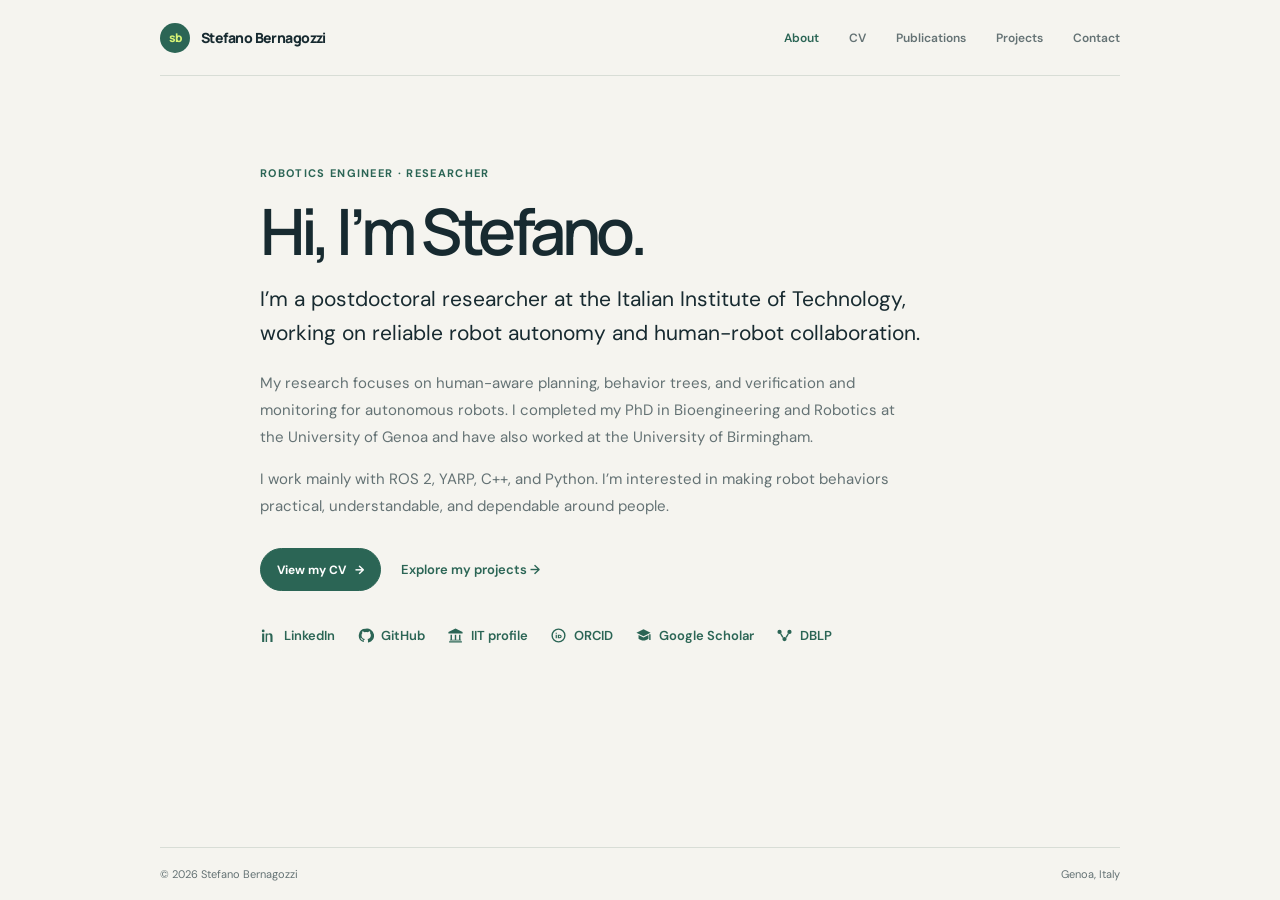
==== index.html @ 2f91b8fa "Build personal robotics portfolio site Co-authored-by: Copilot <223556219+Copilot@users.noreply.gith" ====
<!doctype html>
<html lang="en">
  <head>
    <meta charset="utf-8">
    <meta name="viewport" content="width=device-width, initial-scale=1">
    <meta name="theme-color" content="#f5f4ef">
    <meta name="description" content="Stefano Bernagozzi is a robotics engineer and postdoctoral researcher at the Italian Institute of Technology.">
    <title>About — Stefano Bernagozzi</title>
    <link rel="preconnect" href="https://fonts.googleapis.com">
    <link rel="preconnect" href="https://fonts.gstatic.com" crossorigin>
    <link href="https://fonts.googleapis.com/css2?family=DM+Sans:wght@400;500;600;700&family=Manrope:wght@400;500;600;700;800&display=swap" rel="stylesheet">
    <link rel="stylesheet" href="style.css">
  </head>
  <body>
    <header class="site-header">
      <a class="wordmark" href="index.html"><span class="mark" aria-hidden="true">sb</span>Stefano Bernagozzi</a>
      <nav class="site-nav" aria-label="Main navigation">
        <a href="index.html" aria-current="page">About</a>
        <a href="cv.html">CV</a>
        <a href="publications.html">Publications</a>
        <a href="projects.html">Projects</a>
        <a href="contact.html">Contact</a>
      </nav>
    </header>
    <main class="page about-page">
      <p class="eyebrow">Robotics engineer · Researcher</p>
      <h1>Hi, I’m Stefano.</h1>
      <p class="lead">I’m a postdoctoral researcher at the Italian Institute of Technology, working on reliable robot autonomy and human-robot collaboration.</p>
      <p class="body-copy">My research focuses on human-aware planning, behavior trees, and verification and monitoring for autonomous robots. I completed my PhD in Bioengineering and Robotics at the University of Genoa and have also worked at the University of Birmingham.</p>
      <p class="body-copy">I work mainly with ROS 2, YARP, C++, and Python. I’m interested in making robot behaviors practical, understandable, and dependable around people.</p>
      <div class="page-actions">
        <a class="button" href="cv.html">View my CV <span aria-hidden="true">→</span></a>
        <a class="text-link" href="projects.html">Explore my projects <span aria-hidden="true">→</span></a>
      </div>
      <div class="profile-links" aria-label="Professional and research profiles">
        <a href="https://www.linkedin.com/in/stefano-bernagozzi-224735a0/" target="_blank" rel="noopener noreferrer"><svg class="profile-icon" aria-hidden="true"><use href="profile-icons.svg#linkedin"></use></svg>LinkedIn</a>
        <a href="https://github.com/ste93" target="_blank" rel="noopener noreferrer"><svg class="profile-icon" aria-hidden="true"><use href="profile-icons.svg#github"></use></svg>GitHub</a>
        <a href="https://www.iit.it/people/stefano-bernagozzi" target="_blank" rel="noopener noreferrer"><svg class="profile-icon" aria-hidden="true"><use href="profile-icons.svg#institution"></use></svg>IIT profile</a>
        <a href="https://orcid.org/0000-0003-1360-7373" target="_blank" rel="noopener noreferrer"><svg class="profile-icon" aria-hidden="true"><use href="profile-icons.svg#orcid"></use></svg>ORCID</a>
        <a href="https://scholar.google.com/citations?user=8v1csBAAAAAJ&amp;hl=it" target="_blank" rel="noopener noreferrer"><svg class="profile-icon" aria-hidden="true"><use href="profile-icons.svg#scholar"></use></svg>Google Scholar</a>
        <a href="https://dblp.org/pid/285/0766.html" target="_blank" rel="noopener noreferrer"><svg class="profile-icon" aria-hidden="true"><use href="profile-icons.svg#dblp"></use></svg>DBLP</a>
      </div>
    </main>
    <footer class="site-footer"><span>© 2026 Stefano Bernagozzi</span><span>Genoa, Italy</span></footer>
  </body>
</html>
---- style.css ----
:root {
  color-scheme: light;
  --paper: #f5f4ef;
  --ink: #172a30;
  --muted: #647274;
  --line: #d8ddd6;
  --green: #2b6555;
  --lime: #d6f276;
  --sans: "DM Sans", sans-serif;
  --display: "Manrope", sans-serif;
}

* { box-sizing: border-box; }
body {
  min-height: 100vh;
  margin: 0;
  display: flex;
  flex-direction: column;
  background: var(--paper);
  color: var(--ink);
  font-family: var(--sans);
  -webkit-font-smoothing: antialiased;
}
a { color: inherit; }
a:focus-visible { outline: 3px solid #78a76c; outline-offset: 4px; }
.site-header, .site-footer {
  width: min(100% - 48px, 960px);
  margin-inline: auto;
}
.site-header {
  min-height: 76px;
  display: flex;
  align-items: center;
  justify-content: space-between;
  gap: 25px;
  border-bottom: 1px solid var(--line);
}
.wordmark {
  display: inline-flex;
  align-items: center;
  gap: 11px;
  flex: 0 0 auto;
  font-family: var(--display);
  font-size: 14px;
  font-weight: 800;
  letter-spacing: -.04em;
  text-decoration: none;
}
.mark {
  width: 30px;
  height: 30px;
  display: grid;
  place-items: center;
  border-radius: 50%;
  background: var(--green);
  color: var(--lime);
  font-size: 12px;
}
.site-nav { display: flex; gap: clamp(14px, 3vw, 30px); }
.site-nav a {
  padding-block: 8px;
  color: var(--muted);
  font-size: 12px;
  font-weight: 600;
  text-decoration: none;
}
.site-nav a:hover, .site-nav a[aria-current="page"] { color: var(--green); }
.page {
  width: min(100% - 48px, 760px);
  flex: 1;
  margin: 0 auto;
  padding-block: clamp(60px, 10vh, 105px) 85px;
}
.eyebrow {
  margin: 0 0 17px;
  color: var(--green);
  font-size: 11px;
  font-weight: 700;
  letter-spacing: .12em;
  text-transform: uppercase;
}
h1, h2, h3, p { margin-top: 0; }
h1 {
  margin-bottom: 19px;
  font-family: var(--display);
  font-size: clamp(42px, 8vw, 64px);
  font-weight: 600;
  letter-spacing: -.07em;
  line-height: 1.05;
}
h2 {
  margin-bottom: 14px;
  font-family: var(--display);
  font-size: 23px;
  font-weight: 700;
  letter-spacing: -.04em;
}
.lead {
  max-width: 660px;
  margin-bottom: 20px;
  color: var(--ink);
  font-size: clamp(18px, 2.5vw, 21px);
  line-height: 1.6;
}
.body-copy {
  max-width: 650px;
  margin-bottom: 15px;
  color: var(--muted);
  font-size: 15px;
  line-height: 1.8;
}
.page-actions { display: flex; align-items: center; flex-wrap: wrap; gap: 20px; margin-top: 28px; }
.button {
  min-height: 43px;
  display: inline-flex;
  align-items: center;
  gap: 9px;
  padding: 0 16px;
  border: 1px solid var(--green);
  border-radius: 999px;
  background: var(--green);
  color: #fff;
  font-size: 12px;
  font-weight: 700;
  text-decoration: none;
}
.button:hover { background: #204e41; }
.text-link, .profile-links a, .contact-link {
  color: var(--green);
  font-size: 13px;
  font-weight: 600;
  text-decoration: none;
}
.text-link:hover, .profile-links a:hover, .contact-link:hover { text-decoration: underline; text-underline-offset: 4px; }
.profile-links { display: flex; flex-wrap: wrap; gap: 10px 22px; margin-top: 36px; }
.profile-links a { display: inline-flex; align-items: center; gap: 7px; }
.profile-icon { width: 17px; height: 17px; flex: 0 0 17px; fill: currentColor; }
.list-intro { margin-bottom: 28px; color: var(--muted); font-size: 15px; line-height: 1.75; }
.item-list { border-top: 1px solid var(--line); }
.list-item {
  display: grid;
  grid-template-columns: 58px minmax(0, 1fr);
  gap: 18px;
  padding: 20px 0;
  border-bottom: 1px solid var(--line);
}
.item-year { padding-top: 3px; color: var(--green); font-size: 12px; font-weight: 700; }
.item-title { margin-bottom: 5px; font-family: var(--display); font-size: 15px; font-weight: 700; letter-spacing: -.02em; line-height: 1.5; }
.item-detail { margin: 0; color: var(--muted); font-size: 13px; line-height: 1.65; }
.project-list .list-item { grid-template-columns: minmax(0, 1fr); gap: 4px; }
.project-list .item-title { font-size: 17px; }
.cv-section { margin-top: 42px; }
.cv-publication-links { margin-top: 20px; }
.contact-email {
  display: inline-block;
  margin: 4px 0 30px;
  font-family: var(--display);
  font-size: clamp(19px, 4vw, 26px);
  font-weight: 700;
  letter-spacing: -.04em;
  text-decoration-color: #9eb4a3;
  text-underline-offset: 5px;
}
.site-footer {
  display: flex;
  justify-content: space-between;
  gap: 20px;
  padding-block: 19px;
  border-top: 1px solid var(--line);
  color: var(--muted);
  font-size: 11px;
}

@media (max-width: 600px) {
  .site-header, .site-footer { width: min(100% - 36px, 760px); }
  .site-header { min-height: 70px; flex-wrap: wrap; gap: 0 15px; padding-block: 12px; }
  .wordmark { font-size: 13px; }
  .site-nav { width: 100%; justify-content: space-between; gap: 8px; }
  .site-nav a { padding-block: 8px 2px; font-size: 11px; }
  .page { width: min(100% - 36px, 760px); padding-block: 55px 65px; }
  .list-item { grid-template-columns: 43px minmax(0, 1fr); gap: 12px; }
}
@media (max-width: 390px) {
  .site-footer { flex-direction: column; gap: 7px; }
  .profile-links { gap: 12px 17px; }
}
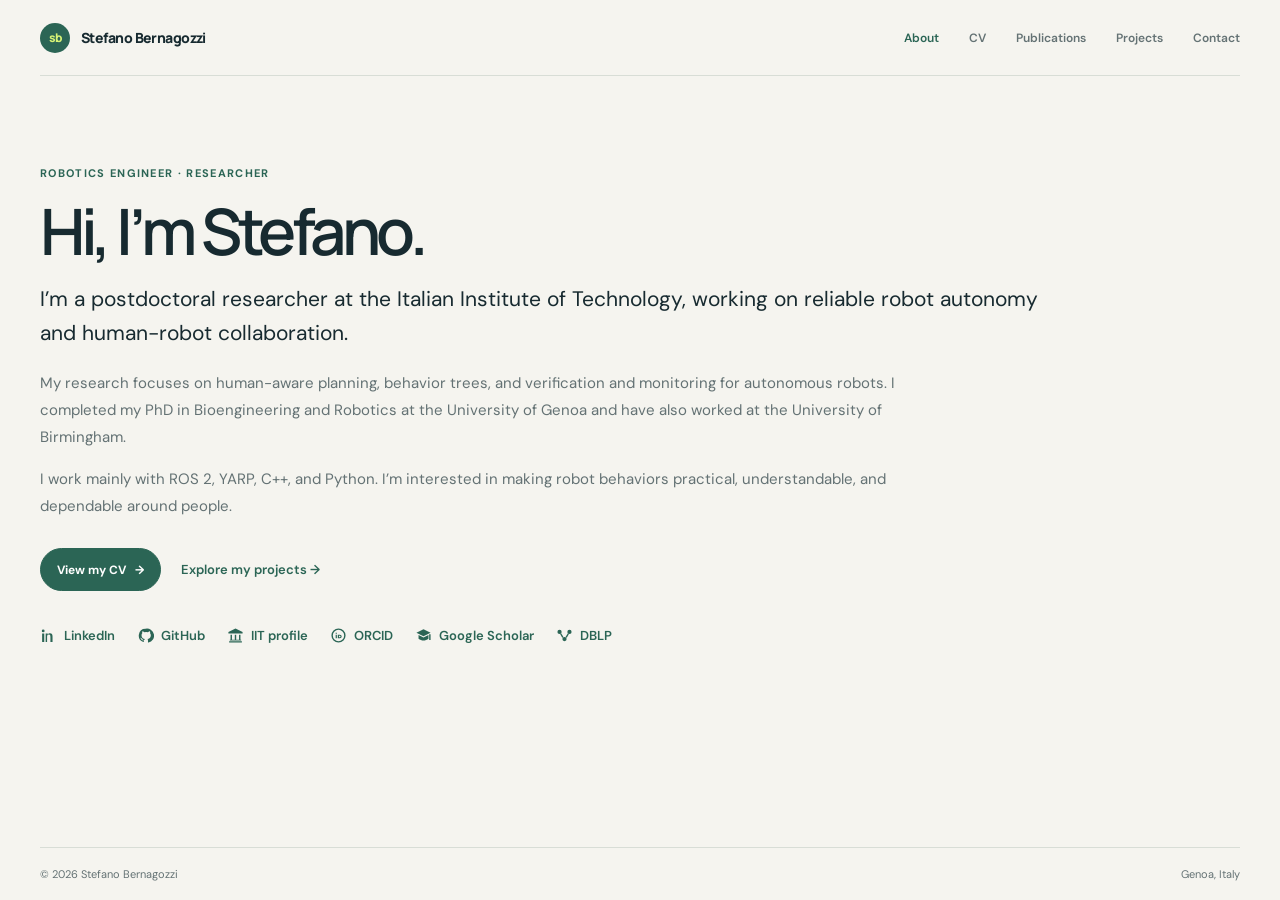
==== commit 6c32f8e2: "Refresh cached site styles Co-authored-by: Copilot <223556219+Copilot@users.noreply.github.com>" ====
--- a/index.html
+++ b/index.html
@@ -9,7 +9,7 @@
     <link rel="preconnect" href="https://fonts.googleapis.com">
     <link rel="preconnect" href="https://fonts.gstatic.com" crossorigin>
     <link href="https://fonts.googleapis.com/css2?family=DM+Sans:wght@400;500;600;700&family=Manrope:wght@400;500;600;700;800&display=swap" rel="stylesheet">
-    <link rel="stylesheet" href="style.css">
+    <link rel="stylesheet" href="style.css?v=3bfe935">
   </head>
   <body>
     <header class="site-header">
--- a/style.css
+++ b/style.css
@@ -24,7 +24,7 @@
 a { color: inherit; }
 a:focus-visible { outline: 3px solid #78a76c; outline-offset: 4px; }
 .site-header, .site-footer {
-  width: min(100% - 48px, 960px);
+  width: min(100% - 80px, 1440px);
   margin-inline: auto;
 }
 .site-header {
@@ -66,7 +66,7 @@
 }
 .site-nav a:hover, .site-nav a[aria-current="page"] { color: var(--green); }
 .page {
-  width: min(100% - 48px, 760px);
+  width: min(100% - 80px, 1360px);
   flex: 1;
   margin: 0 auto;
   padding-block: clamp(60px, 10vh, 105px) 85px;
@@ -96,14 +96,14 @@
   letter-spacing: -.04em;
 }
 .lead {
-  max-width: 660px;
+  max-width: 1000px;
   margin-bottom: 20px;
   color: var(--ink);
   font-size: clamp(18px, 2.5vw, 21px);
   line-height: 1.6;
 }
 .body-copy {
-  max-width: 650px;
+  max-width: 900px;
   margin-bottom: 15px;
   color: var(--muted);
   font-size: 15px;
@@ -135,7 +135,7 @@
 .profile-links { display: flex; flex-wrap: wrap; gap: 10px 22px; margin-top: 36px; }
 .profile-links a { display: inline-flex; align-items: center; gap: 7px; }
 .profile-icon { width: 17px; height: 17px; flex: 0 0 17px; fill: currentColor; }
-.list-intro { margin-bottom: 28px; color: var(--muted); font-size: 15px; line-height: 1.75; }
+.list-intro { max-width: 1000px; margin-bottom: 28px; color: var(--muted); font-size: 15px; line-height: 1.75; }
 .item-list { border-top: 1px solid var(--line); }
 .list-item {
   display: grid;
@@ -172,12 +172,12 @@
 }
 
 @media (max-width: 600px) {
-  .site-header, .site-footer { width: min(100% - 36px, 760px); }
+  .site-header, .site-footer { width: min(100% - 36px, 1440px); }
   .site-header { min-height: 70px; flex-wrap: wrap; gap: 0 15px; padding-block: 12px; }
   .wordmark { font-size: 13px; }
   .site-nav { width: 100%; justify-content: space-between; gap: 8px; }
   .site-nav a { padding-block: 8px 2px; font-size: 11px; }
-  .page { width: min(100% - 36px, 760px); padding-block: 55px 65px; }
+  .page { width: min(100% - 36px, 1360px); padding-block: 55px 65px; }
   .list-item { grid-template-columns: 43px minmax(0, 1fr); gap: 12px; }
 }
 @media (max-width: 390px) {
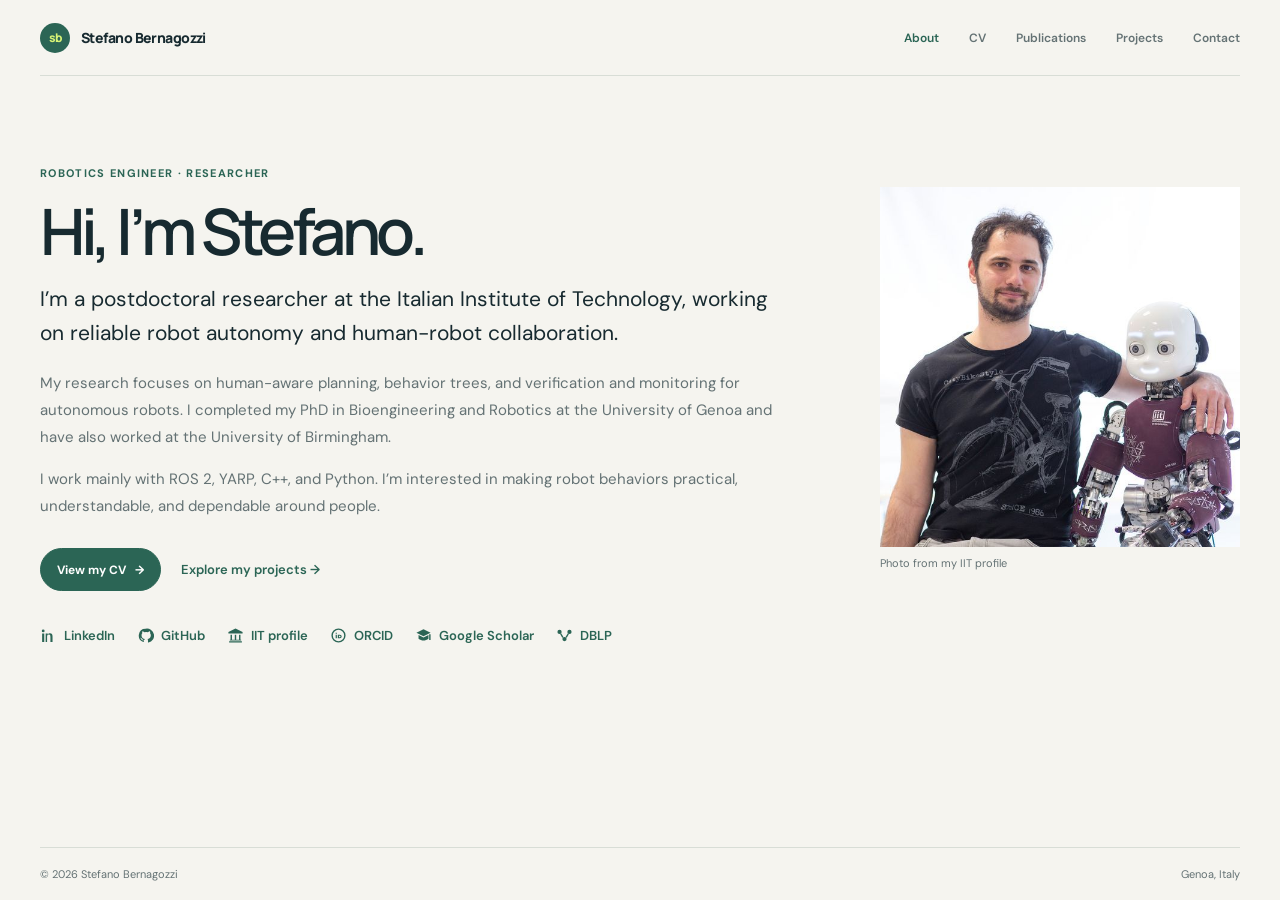
==== commit 4d7316bd: "Add profile photo to about page Co-authored-by: Copilot <223556219+Copilot@users.noreply.github.com>" ====
--- a/index.html
+++ b/index.html
@@ -23,14 +23,22 @@
       </nav>
     </header>
     <main class="page about-page">
-      <p class="eyebrow">Robotics engineer · Researcher</p>
-      <h1>Hi, I’m Stefano.</h1>
-      <p class="lead">I’m a postdoctoral researcher at the Italian Institute of Technology, working on reliable robot autonomy and human-robot collaboration.</p>
-      <p class="body-copy">My research focuses on human-aware planning, behavior trees, and verification and monitoring for autonomous robots. I completed my PhD in Bioengineering and Robotics at the University of Genoa and have also worked at the University of Birmingham.</p>
-      <p class="body-copy">I work mainly with ROS 2, YARP, C++, and Python. I’m interested in making robot behaviors practical, understandable, and dependable around people.</p>
-      <div class="page-actions">
-        <a class="button" href="cv.html">View my CV <span aria-hidden="true">→</span></a>
-        <a class="text-link" href="projects.html">Explore my projects <span aria-hidden="true">→</span></a>
+      <div class="about-layout">
+        <div class="about-copy">
+          <p class="eyebrow">Robotics engineer · Researcher</p>
+          <h1>Hi, I’m Stefano.</h1>
+          <p class="lead">I’m a postdoctoral researcher at the Italian Institute of Technology, working on reliable robot autonomy and human-robot collaboration.</p>
+          <p class="body-copy">My research focuses on human-aware planning, behavior trees, and verification and monitoring for autonomous robots. I completed my PhD in Bioengineering and Robotics at the University of Genoa and have also worked at the University of Birmingham.</p>
+          <p class="body-copy">I work mainly with ROS 2, YARP, C++, and Python. I’m interested in making robot behaviors practical, understandable, and dependable around people.</p>
+          <div class="page-actions">
+            <a class="button" href="cv.html">View my CV <span aria-hidden="true">→</span></a>
+            <a class="text-link" href="projects.html">Explore my projects <span aria-hidden="true">→</span></a>
+          </div>
+        </div>
+        <figure class="portrait">
+          <img src="images/stefano-bernagozzi.jpg" alt="Stefano Bernagozzi" width="600" height="600">
+          <figcaption>Photo from my IIT profile</figcaption>
+        </figure>
       </div>
       <div class="profile-links" aria-label="Professional and research profiles">
         <a href="https://www.linkedin.com/in/stefano-bernagozzi-224735a0/" target="_blank" rel="noopener noreferrer"><svg class="profile-icon" aria-hidden="true"><use href="profile-icons.svg#linkedin"></use></svg>LinkedIn</a>
--- a/style.css
+++ b/style.css
@@ -71,6 +71,16 @@
   margin: 0 auto;
   padding-block: clamp(60px, 10vh, 105px) 85px;
 }
+.about-layout {
+  display: grid;
+  grid-template-columns: minmax(0, 1fr) minmax(250px, 360px);
+  align-items: center;
+  gap: clamp(40px, 8vw, 110px);
+}
+.about-copy { max-width: 900px; }
+.portrait { width: 100%; max-width: 360px; justify-self: end; margin: 0; }
+.portrait img { display: block; width: 100%; height: auto; aspect-ratio: 1; object-fit: cover; }
+.portrait figcaption { margin-top: 9px; color: var(--muted); font-size: 11px; }
 .eyebrow {
   margin: 0 0 17px;
   color: var(--green);
@@ -178,6 +188,8 @@
   .site-nav { width: 100%; justify-content: space-between; gap: 8px; }
   .site-nav a { padding-block: 8px 2px; font-size: 11px; }
   .page { width: min(100% - 36px, 1360px); padding-block: 55px 65px; }
+  .about-layout { grid-template-columns: 1fr; gap: 34px; }
+  .portrait { width: min(100%, 340px); justify-self: start; }
   .list-item { grid-template-columns: 43px minmax(0, 1fr); gap: 12px; }
 }
 @media (max-width: 390px) {
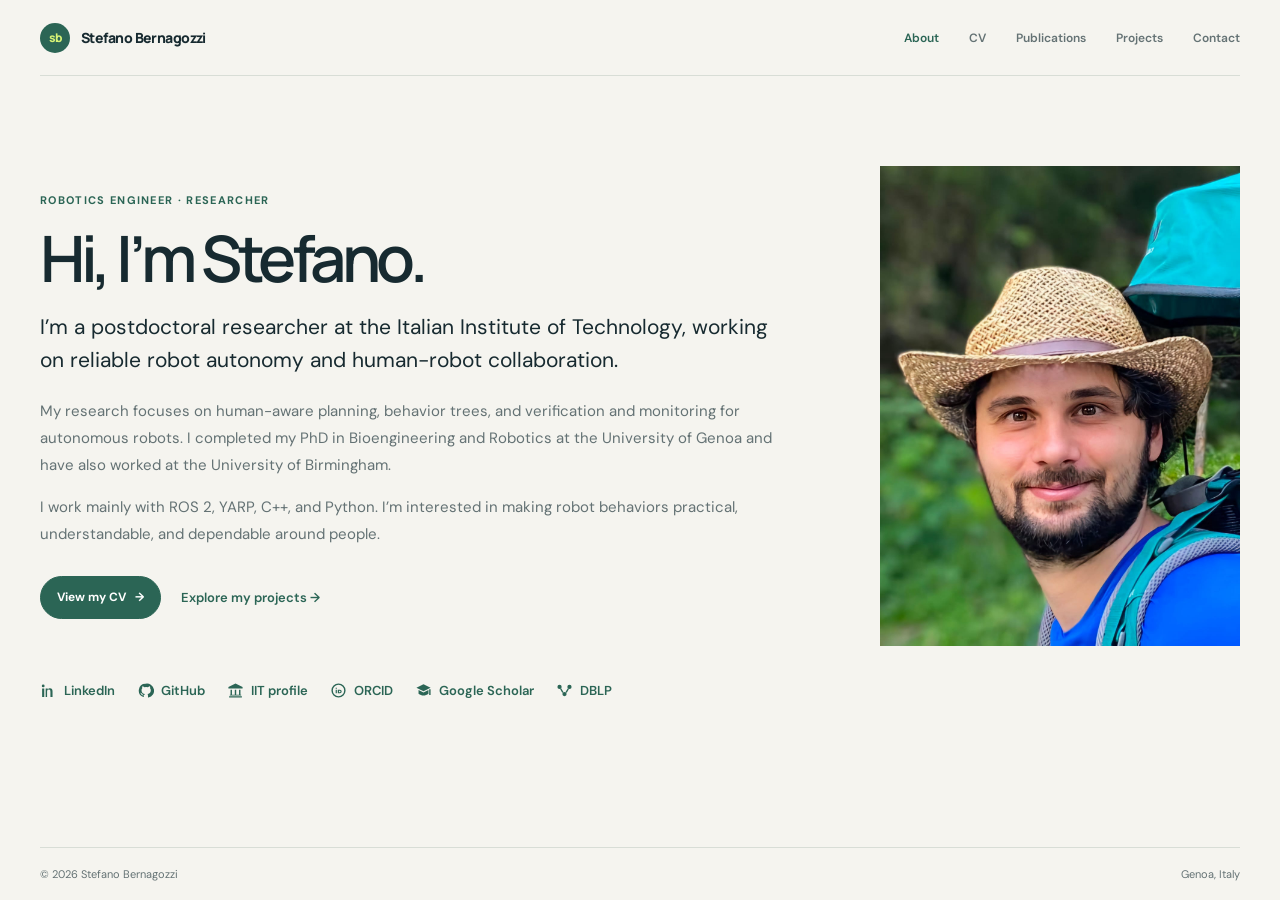
==== commit 62519e7f: "Use uploaded portrait on about page Co-authored-by: Copilot <223556219+Copilot@users.noreply.github." ====
--- a/index.html
+++ b/index.html
@@ -9,7 +9,7 @@
     <link rel="preconnect" href="https://fonts.googleapis.com">
     <link rel="preconnect" href="https://fonts.gstatic.com" crossorigin>
     <link href="https://fonts.googleapis.com/css2?family=DM+Sans:wght@400;500;600;700&family=Manrope:wght@400;500;600;700;800&display=swap" rel="stylesheet">
-    <link rel="stylesheet" href="style.css?v=3bfe935">
+    <link rel="stylesheet" href="style.css?v=photo-20261028">
   </head>
   <body>
     <header class="site-header">
@@ -36,8 +36,7 @@
           </div>
         </div>
         <figure class="portrait">
-          <img src="images/stefano-bernagozzi.jpg" alt="Stefano Bernagozzi" width="600" height="600">
-          <figcaption>Photo from my IIT profile</figcaption>
+          <img src="images/stefano-bernagozzi.jpg" alt="Stefano Bernagozzi outdoors" width="1198" height="1600">
         </figure>
       </div>
       <div class="profile-links" aria-label="Professional and research profiles">
--- a/style.css
+++ b/style.css
@@ -79,7 +79,7 @@
 }
 .about-copy { max-width: 900px; }
 .portrait { width: 100%; max-width: 360px; justify-self: end; margin: 0; }
-.portrait img { display: block; width: 100%; height: auto; aspect-ratio: 1; object-fit: cover; }
+.portrait img { display: block; width: 100%; height: auto; aspect-ratio: 3 / 4; object-fit: cover; }
 .portrait figcaption { margin-top: 9px; color: var(--muted); font-size: 11px; }
 .eyebrow {
   margin: 0 0 17px;
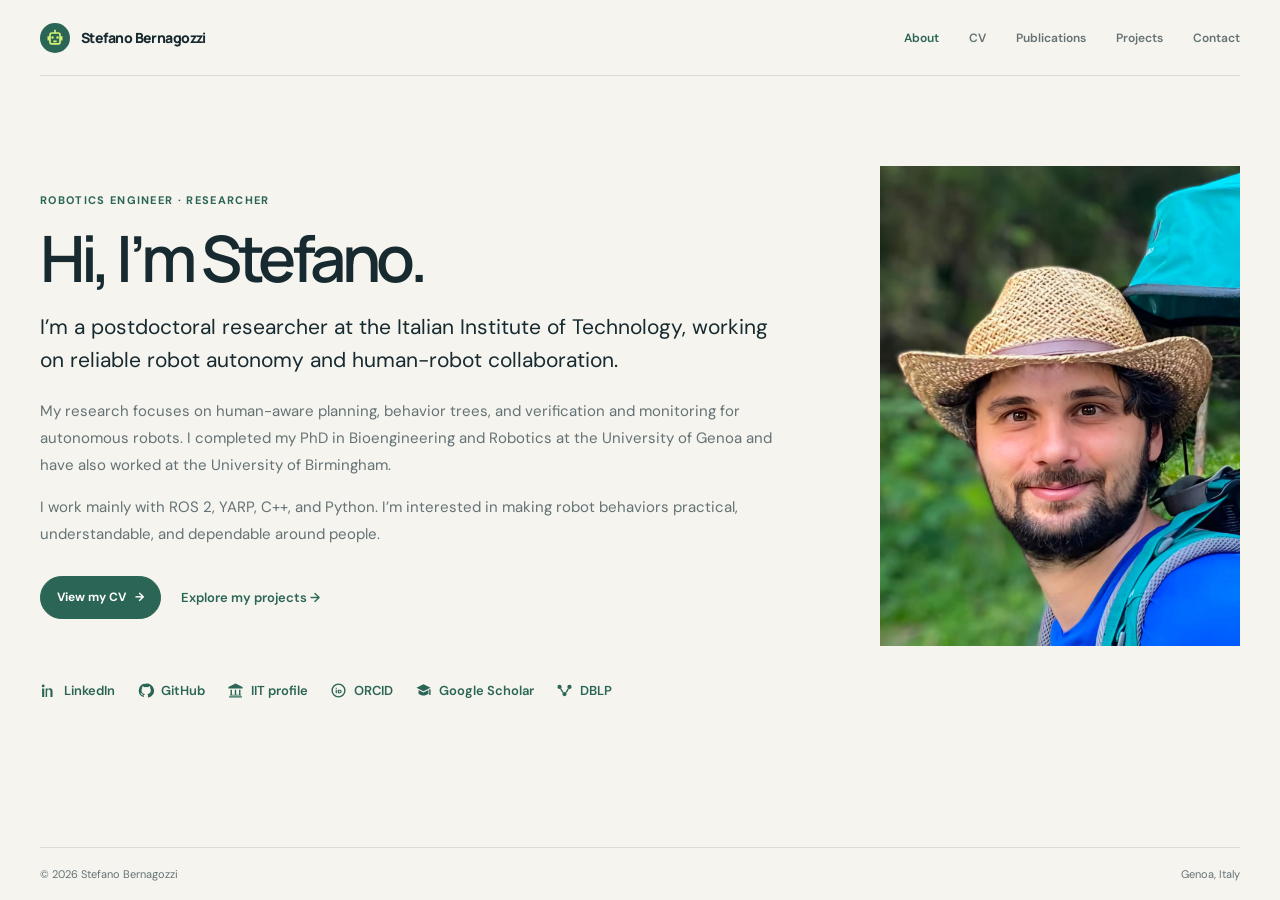
==== commit 75e15cf3: "Use robot icon in site header Co-authored-by: Copilot <223556219+Copilot@users.noreply.github.com>" ====
--- a/index.html
+++ b/index.html
@@ -13,7 +13,7 @@
   </head>
   <body>
     <header class="site-header">
-      <a class="wordmark" href="index.html"><span class="mark" aria-hidden="true">sb</span>Stefano Bernagozzi</a>
+      <a class="wordmark" href="index.html" aria-label="Stefano Bernagozzi, home"><span class="mark" aria-hidden="true"><svg><use href="profile-icons.svg#robot"></use></svg></span>Stefano Bernagozzi</a>
       <nav class="site-nav" aria-label="Main navigation">
         <a href="index.html" aria-current="page">About</a>
         <a href="cv.html">CV</a>
@@ -36,7 +36,7 @@
           </div>
         </div>
         <figure class="portrait">
-          <img src="images/stefano-bernagozzi.jpg" alt="Stefano Bernagozzi outdoors" width="1198" height="1600">
+          <img src="images/stefano-bernagozzi.jpg?v=20261028-new-photo" alt="Stefano Bernagozzi outdoors" width="1198" height="1600">
         </figure>
       </div>
       <div class="profile-links" aria-label="Professional and research profiles">
--- a/style.css
+++ b/style.css
@@ -56,6 +56,7 @@
   color: var(--lime);
   font-size: 12px;
 }
+.mark svg { width: 20px; height: 20px; fill: currentColor; }
 .site-nav { display: flex; gap: clamp(14px, 3vw, 30px); }
 .site-nav a {
   padding-block: 8px;
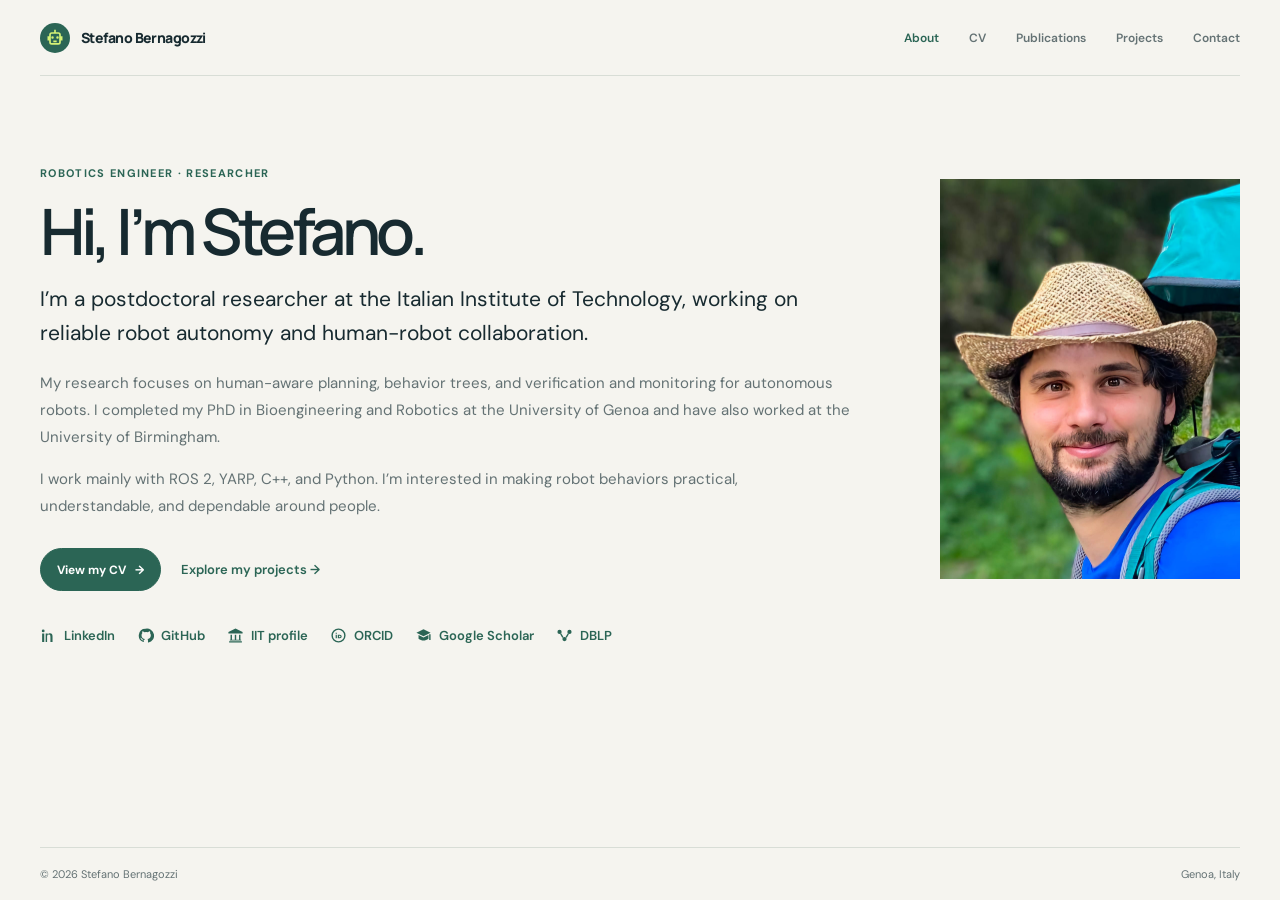
==== commit 2baf9daf: "Reduce portrait size on about page Co-authored-by: Copilot <223556219+Copilot@users.noreply.github.c" ====
--- a/index.html
+++ b/index.html
@@ -9,7 +9,7 @@
     <link rel="preconnect" href="https://fonts.googleapis.com">
     <link rel="preconnect" href="https://fonts.gstatic.com" crossorigin>
     <link href="https://fonts.googleapis.com/css2?family=DM+Sans:wght@400;500;600;700&family=Manrope:wght@400;500;600;700;800&display=swap" rel="stylesheet">
-    <link rel="stylesheet" href="style.css?v=photo-20261028">
+    <link rel="stylesheet" href="style.css?v=portrait-compact-20261028">
   </head>
   <body>
     <header class="site-header">
--- a/style.css
+++ b/style.css
@@ -74,12 +74,12 @@
 }
 .about-layout {
   display: grid;
-  grid-template-columns: minmax(0, 1fr) minmax(250px, 360px);
+  grid-template-columns: minmax(0, 1fr) minmax(220px, 300px);
   align-items: center;
-  gap: clamp(40px, 8vw, 110px);
+  gap: clamp(40px, 7vw, 90px);
 }
 .about-copy { max-width: 900px; }
-.portrait { width: 100%; max-width: 360px; justify-self: end; margin: 0; }
+.portrait { width: 100%; max-width: 300px; justify-self: end; margin: 0; }
 .portrait img { display: block; width: 100%; height: auto; aspect-ratio: 3 / 4; object-fit: cover; }
 .portrait figcaption { margin-top: 9px; color: var(--muted); font-size: 11px; }
 .eyebrow {
@@ -190,7 +190,7 @@
   .site-nav a { padding-block: 8px 2px; font-size: 11px; }
   .page { width: min(100% - 36px, 1360px); padding-block: 55px 65px; }
   .about-layout { grid-template-columns: 1fr; gap: 34px; }
-  .portrait { width: min(100%, 340px); justify-self: start; }
+  .portrait { width: min(100%, 230px); justify-self: center; }
   .list-item { grid-template-columns: 43px minmax(0, 1fr); gap: 12px; }
 }
 @media (max-width: 390px) {
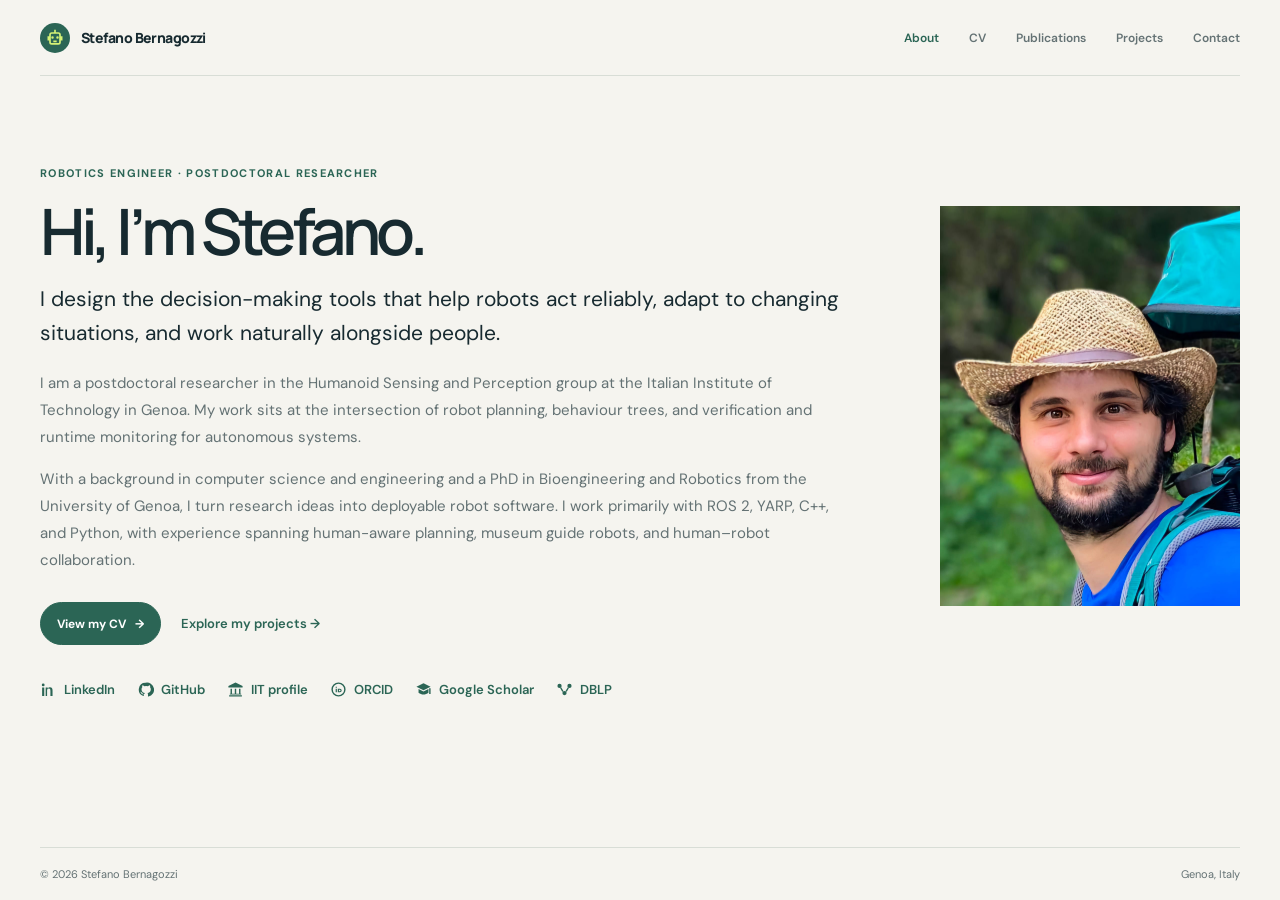
==== commit 5fac9e99: "Refine biography and curriculum vitae" ====
--- a/index.html
+++ b/index.html
@@ -9,7 +9,7 @@
     <link rel="preconnect" href="https://fonts.googleapis.com">
     <link rel="preconnect" href="https://fonts.gstatic.com" crossorigin>
     <link href="https://fonts.googleapis.com/css2?family=DM+Sans:wght@400;500;600;700&family=Manrope:wght@400;500;600;700;800&display=swap" rel="stylesheet">
-    <link rel="stylesheet" href="style.css?v=portrait-compact-20261028">
+    <link rel="stylesheet" href="style.css?v=bio-cv-20261028">
   </head>
   <body>
     <header class="site-header">
@@ -25,11 +25,11 @@
     <main class="page about-page">
       <div class="about-layout">
         <div class="about-copy">
-          <p class="eyebrow">Robotics engineer · Researcher</p>
+          <p class="eyebrow">Robotics engineer · Postdoctoral researcher</p>
           <h1>Hi, I’m Stefano.</h1>
-          <p class="lead">I’m a postdoctoral researcher at the Italian Institute of Technology, working on reliable robot autonomy and human-robot collaboration.</p>
-          <p class="body-copy">My research focuses on human-aware planning, behavior trees, and verification and monitoring for autonomous robots. I completed my PhD in Bioengineering and Robotics at the University of Genoa and have also worked at the University of Birmingham.</p>
-          <p class="body-copy">I work mainly with ROS 2, YARP, C++, and Python. I’m interested in making robot behaviors practical, understandable, and dependable around people.</p>
+          <p class="lead">I design the decision-making tools that help robots act reliably, adapt to changing situations, and work naturally alongside people.</p>
+          <p class="body-copy">I am a postdoctoral researcher in the Humanoid Sensing and Perception group at the Italian Institute of Technology in Genoa. My work sits at the intersection of robot planning, behaviour trees, and verification and runtime monitoring for autonomous systems.</p>
+          <p class="body-copy">With a background in computer science and engineering and a PhD in Bioengineering and Robotics from the University of Genoa, I turn research ideas into deployable robot software. I work primarily with ROS 2, YARP, C++, and Python, with experience spanning human-aware planning, museum guide robots, and human–robot collaboration.</p>
           <div class="page-actions">
             <a class="button" href="cv.html">View my CV <span aria-hidden="true">→</span></a>
             <a class="text-link" href="projects.html">Explore my projects <span aria-hidden="true">→</span></a>
--- a/style.css
+++ b/style.css
@@ -120,6 +120,18 @@
   font-size: 15px;
   line-height: 1.8;
 }
+.cv-summary {
+  display: grid;
+  grid-template-columns: repeat(4, minmax(0, 1fr));
+  gap: 0;
+  max-width: 1060px;
+  margin: 35px 0 52px;
+  border-block: 1px solid var(--line);
+}
+.cv-summary div { padding: 18px 18px 18px 0; }
+.cv-summary div + div { padding-left: 18px; border-left: 1px solid var(--line); }
+.cv-summary dt { margin-bottom: 5px; color: var(--green); font-size: 10px; font-weight: 700; letter-spacing: .1em; text-transform: uppercase; }
+.cv-summary dd { margin: 0; font-family: var(--display); font-size: 13px; font-weight: 700; line-height: 1.45; letter-spacing: -.02em; }
 .page-actions { display: flex; align-items: center; flex-wrap: wrap; gap: 20px; margin-top: 28px; }
 .button {
   min-height: 43px;
@@ -191,6 +203,9 @@
   .page { width: min(100% - 36px, 1360px); padding-block: 55px 65px; }
   .about-layout { grid-template-columns: 1fr; gap: 34px; }
   .portrait { width: min(100%, 230px); justify-self: center; }
+  .cv-summary { grid-template-columns: repeat(2, minmax(0, 1fr)); margin-block: 30px 42px; }
+  .cv-summary div:nth-child(3) { border-left: 0; border-top: 1px solid var(--line); }
+  .cv-summary div:nth-child(4) { border-top: 1px solid var(--line); }
   .list-item { grid-template-columns: 43px minmax(0, 1fr); gap: 12px; }
 }
 @media (max-width: 390px) {
